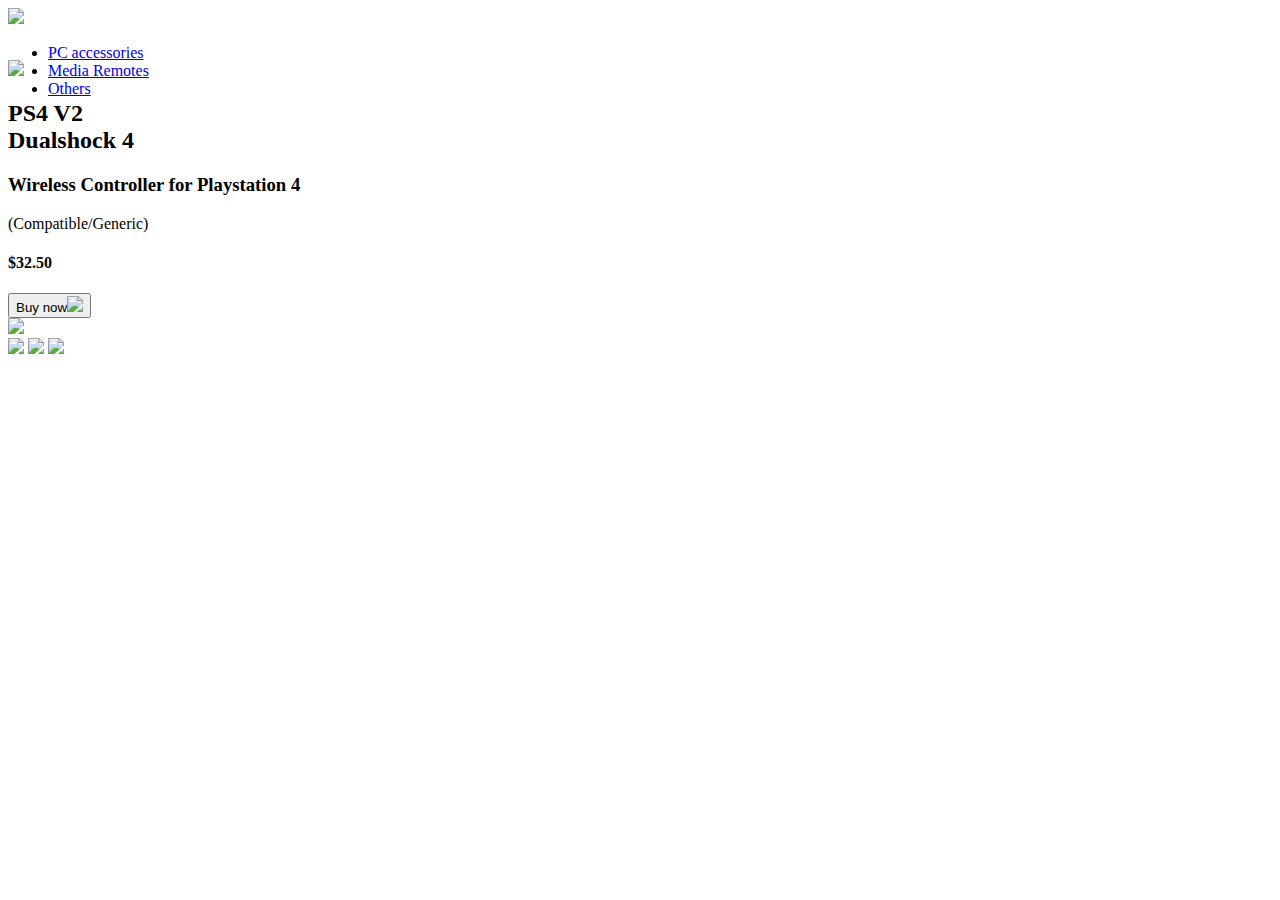
==== index.html @ 44affbe4 "commit changes" ====
<!DOCTYPE html>
<html lang="en">
<head>
    <meta charset="UTF-8">
    <meta http-equiv="X-UA-Compatible" content="IE=edge">
    <meta name="viewport" content="width=device-width, initial-scale=1.0">
    <link rel="stylesheet" href="style.css">
    <title>Gaming Website</title>
</head>
<body>
    <div class="container">
        <div class="navbar">
            <img src="https://upload.wikimedia.org/wikipedia/commons/thumb/4/4e/Playstation_logo_colour.svg/2560px-Playstation_logo_colour.svg.png" class="logo">
            <nav>
                <ul id="menuList">
                    <li><a href="PC.html" target="_blank">PC accessories</a></li>
                    <li><a href="mediar.html" target="_blank">Media Remotes</a></li>
                    <li><a href="others.html">Others</a></li>
                   
                </ul>
            </nav>
            <img src="https://s3.amazonaws.com/www-inside-design/uploads/2019/03/hamburgerheader-360x360.jpg" class="menu-icon"
             onclick="togglemenu()">
        </div>
<div class="row">
    <div class="col-1">
    <h2>PS4 V2<br>Dualshock 4</h2>
    <h3>Wireless Controller for Playstation 4</h3>
    <p>(Compatible/Generic)</p>
    <h4>$32.50</h4>
    <button type="button" onclick="window.location.href='controllers.html'">Buy now<img src="http://cdn.onlinewebfonts.com/svg/img_418607.png"></button>

    </div>

    <div class="col-2">
        <img src="https://m.media-amazon.com/images/I/61wIOb-1rRL.jpg" class="controller">
       
    </div>
       </div>
         </div>
         <div class="social-links">
            <img src="https://upload.wikimedia.org/wikipedia/commons/thumb/e/e7/Instagram_logo_2016.svg/2048px-Instagram_logo_2016.svg.png">
            <img src="https://upload.wikimedia.org/wikipedia/commons/thumb/0/05/Facebook_Logo_%282019%29.png/1024px-Facebook_Logo_%282019%29.png">
            <img src="https://logos-world.net/wp-content/uploads/2020/06/Snapchat-Logo.jpg">
            
          </div>

     <script>
        var menuList= document.getElementById("menuList");
        menuList.style.maxHeight="0px";
        function togglemenu(){
        if( menuList.style.maxHeight=="0px")
        {
            menuList.style.maxHeight="130px";
        }
        else
        {
            menuList.style.maxHeight="0px";

        }
    }
     </script>

</body>
</html>
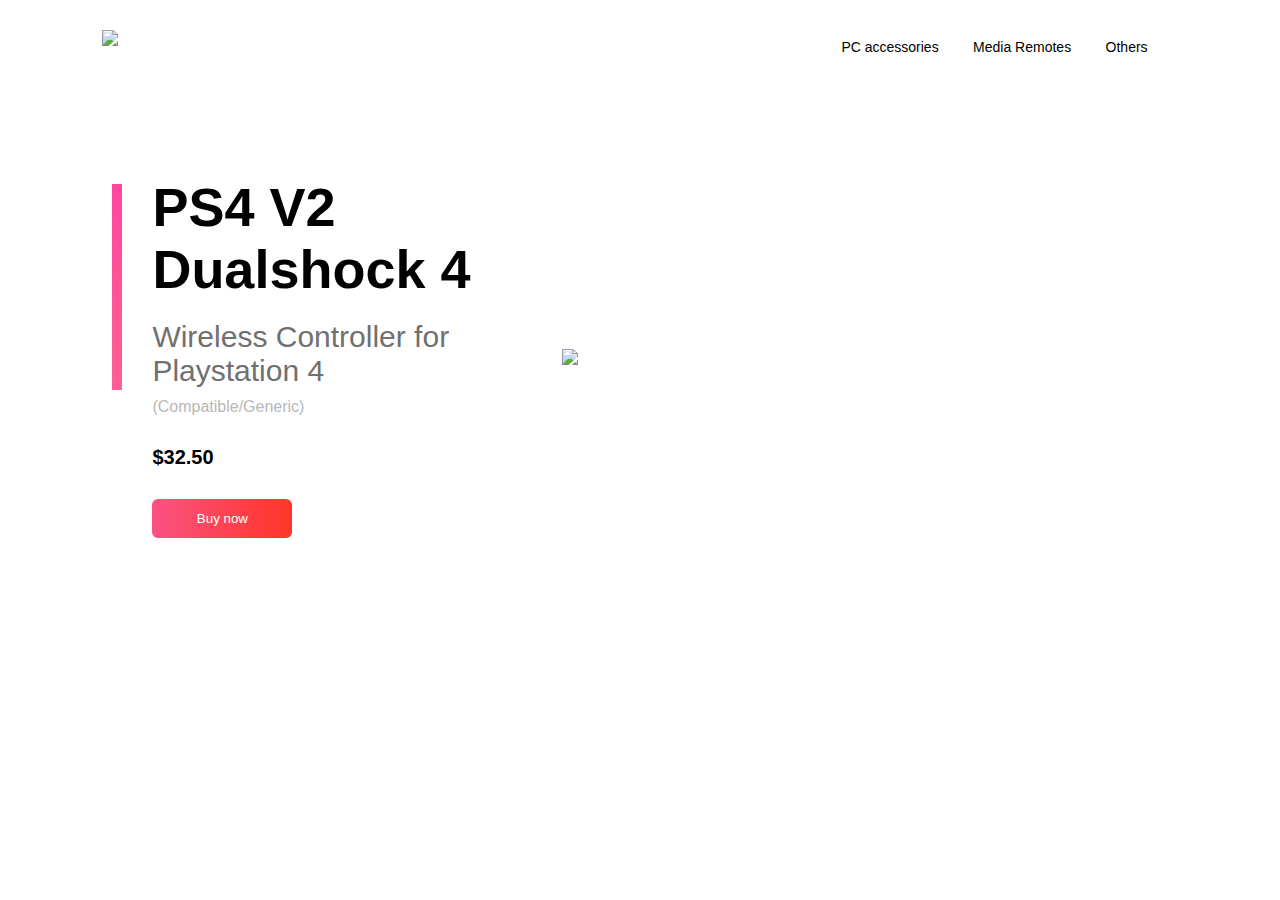
==== commit 450d06c1: "commit" ====
--- a/index.html
+++ b/index.html
@@ -8,19 +8,18 @@
     <title>Gaming Website</title>
 </head>
 <body>
-    <div class="container">
-        <div class="navbar">
-            <img src="https://upload.wikimedia.org/wikipedia/commons/thumb/4/4e/Playstation_logo_colour.svg/2560px-Playstation_logo_colour.svg.png" class="logo">
+    <div class="ab-container">
+        <div class="ab-navbar">
+            <img src="https://upload.wikimedia.org/wikipedia/commons/thumb/4/4e/Playstation_logo_colour.svg/2560px-Playstation_logo_colour.svg.png" class="ab-logo">
             <nav>
                 <ul id="menuList">
                     <li><a href="PC.html" target="_blank">PC accessories</a></li>
                     <li><a href="mediar.html" target="_blank">Media Remotes</a></li>
                     <li><a href="others.html">Others</a></li>
-                   
                 </ul>
             </nav>
-            <img src="https://s3.amazonaws.com/www-inside-design/uploads/2019/03/hamburgerheader-360x360.jpg" class="menu-icon"
-             onclick="togglemenu()">
+            <img src="https://s3.amazonaws.com/www-inside-design/uploads/2019/03/hamburgerheader-360x360.jpg" class="ab-menu-icon" 
+            onclick="togglemenu()">
         </div>
 <div class="row">
     <div class="col-1">
@@ -34,16 +33,10 @@
 
     <div class="col-2">
         <img src="https://m.media-amazon.com/images/I/61wIOb-1rRL.jpg" class="controller">
-       
     </div>
        </div>
          </div>
-         <div class="social-links">
-            <img src="https://upload.wikimedia.org/wikipedia/commons/thumb/e/e7/Instagram_logo_2016.svg/2048px-Instagram_logo_2016.svg.png">
-            <img src="https://upload.wikimedia.org/wikipedia/commons/thumb/0/05/Facebook_Logo_%282019%29.png/1024px-Facebook_Logo_%282019%29.png">
-            <img src="https://logos-world.net/wp-content/uploads/2020/06/Snapchat-Logo.jpg">
-            
-          </div>
+       
 
      <script>
         var menuList= document.getElementById("menuList");
--- a/style.css
+++ b/style.css
@@ -0,0 +1,192 @@
+*{
+    margin: 0;
+    padding: 0;
+    font-family: sans-serif;
+}
+
+.ab-container{
+    width: 100%;
+    min-height: 100vh;
+    padding-left: 8%;
+    padding-right: 8%;
+    box-sizing: border-box;
+    overflow: hidden;
+}
+
+.ab-navbar{
+    width: 100%;
+    display: flex;
+    align-items: center;
+}
+
+.ab-logo{
+    width: 50px;
+    cursor: pointer;
+    margin: 30px 0;
+
+}
+
+.ab-menu-icon{
+    width: 25px;
+cursor: pointer;
+display: none;
+}
+
+nav{
+    flex: 1;
+    text-align: right;
+}
+nav ul li{
+    list-style: none;
+    display: inline-block;
+    margin-right: 30px;
+}
+
+nav ul li a{
+    text-decoration: none;
+    color: #000;
+    font-size: 14px;
+}
+nav ul li a:hover{
+    color: #ff5ea2;
+}
+
+.row{
+    display: flex;
+    justify-content: space-between;
+    align-items: center;
+    margin: 100px 0;
+
+}
+.col-1{
+    flex-basis: 40%;
+    position: relative;
+    margin-left: 50px;
+
+}
+.col-1 h2{
+    font-size: 54px;
+
+}
+.col-1 h3{
+    font-size: 30px;
+    color: #707070;
+    font-weight: 100;
+    margin: 20px 0 10px;
+}
+
+.col-1 p{
+    font-size: 16px;
+    color: #b7b7b7;
+    font-weight: 100;
+
+}
+.col-1 h4{
+    margin: 30px 0;
+    font-size: 20px;
+}
+button{
+    width: 140px;
+    border: 0;
+    padding: 12px 10px;
+    outline: none;
+    color: #fff;
+    background: linear-gradient(to right, #fb5283 , #ff3527);
+    border-radius: 6px;
+    cursor: pointer;
+    transition: width 0.5s;
+}
+button img{
+    width: 30px;
+    display: none;
+
+}
+
+button:hover img{
+    display: block;
+}
+button:hover{
+    width: 160px;
+    display: flex;
+    align-items: center;
+    justify-content: space-between;
+}
+
+.col-1::after{
+    content: '';
+    width: 10px ;
+    height: 57%;
+    background:linear-gradient(#ff469f,#ff6092);
+    position: absolute;
+    left: -40px;
+    top: 8px;
+}
+.col-2{
+    position: relative;
+    flex-basis: 60%;
+    display: flex;
+    align-items: center;
+}
+.col-2 .controller{
+   width: 90%;
+
+}
+
+.social-links img{
+ height: 25px;
+ margin: 30px;
+ cursor: pointer;
+}
+.social-links{
+    text-align: center;
+}
+
+@media only screen and (max-width:700px) {
+    nav ul{
+        width: 100%;
+        background: linear-gradient(#ff54a2, #ff575a);
+        position: absolute;
+        top: 75px;
+        right: 0;
+        z-index: 2;
+    }
+    nav ul li{
+        display: block;
+        margin-top: 10px;
+        margin-bottom: 10px;
+    }
+    nav ul li a{
+        color: #fff;
+    }
+    .menu-icon{
+        display: block;
+    }
+    #menuList{
+        overflow: hidden;
+        transition: 0.5s;
+    }
+    .row{
+        flex-direction: column-reverse;
+        margin: 50px 0;
+
+    }
+    .col-2{
+        flex-basis: 100%;
+        margin-bottom: 50px;
+    }
+    .col-2 .controller{
+        width: 77%;
+        padding-left: 50px;
+    }
+    .col-1{
+        flex-basis: 100%;
+
+    }
+    .col-1 h2{
+        font-size: 35px;
+    }
+    .col-1 h3{
+        font-size: 15px;
+    }
+
+}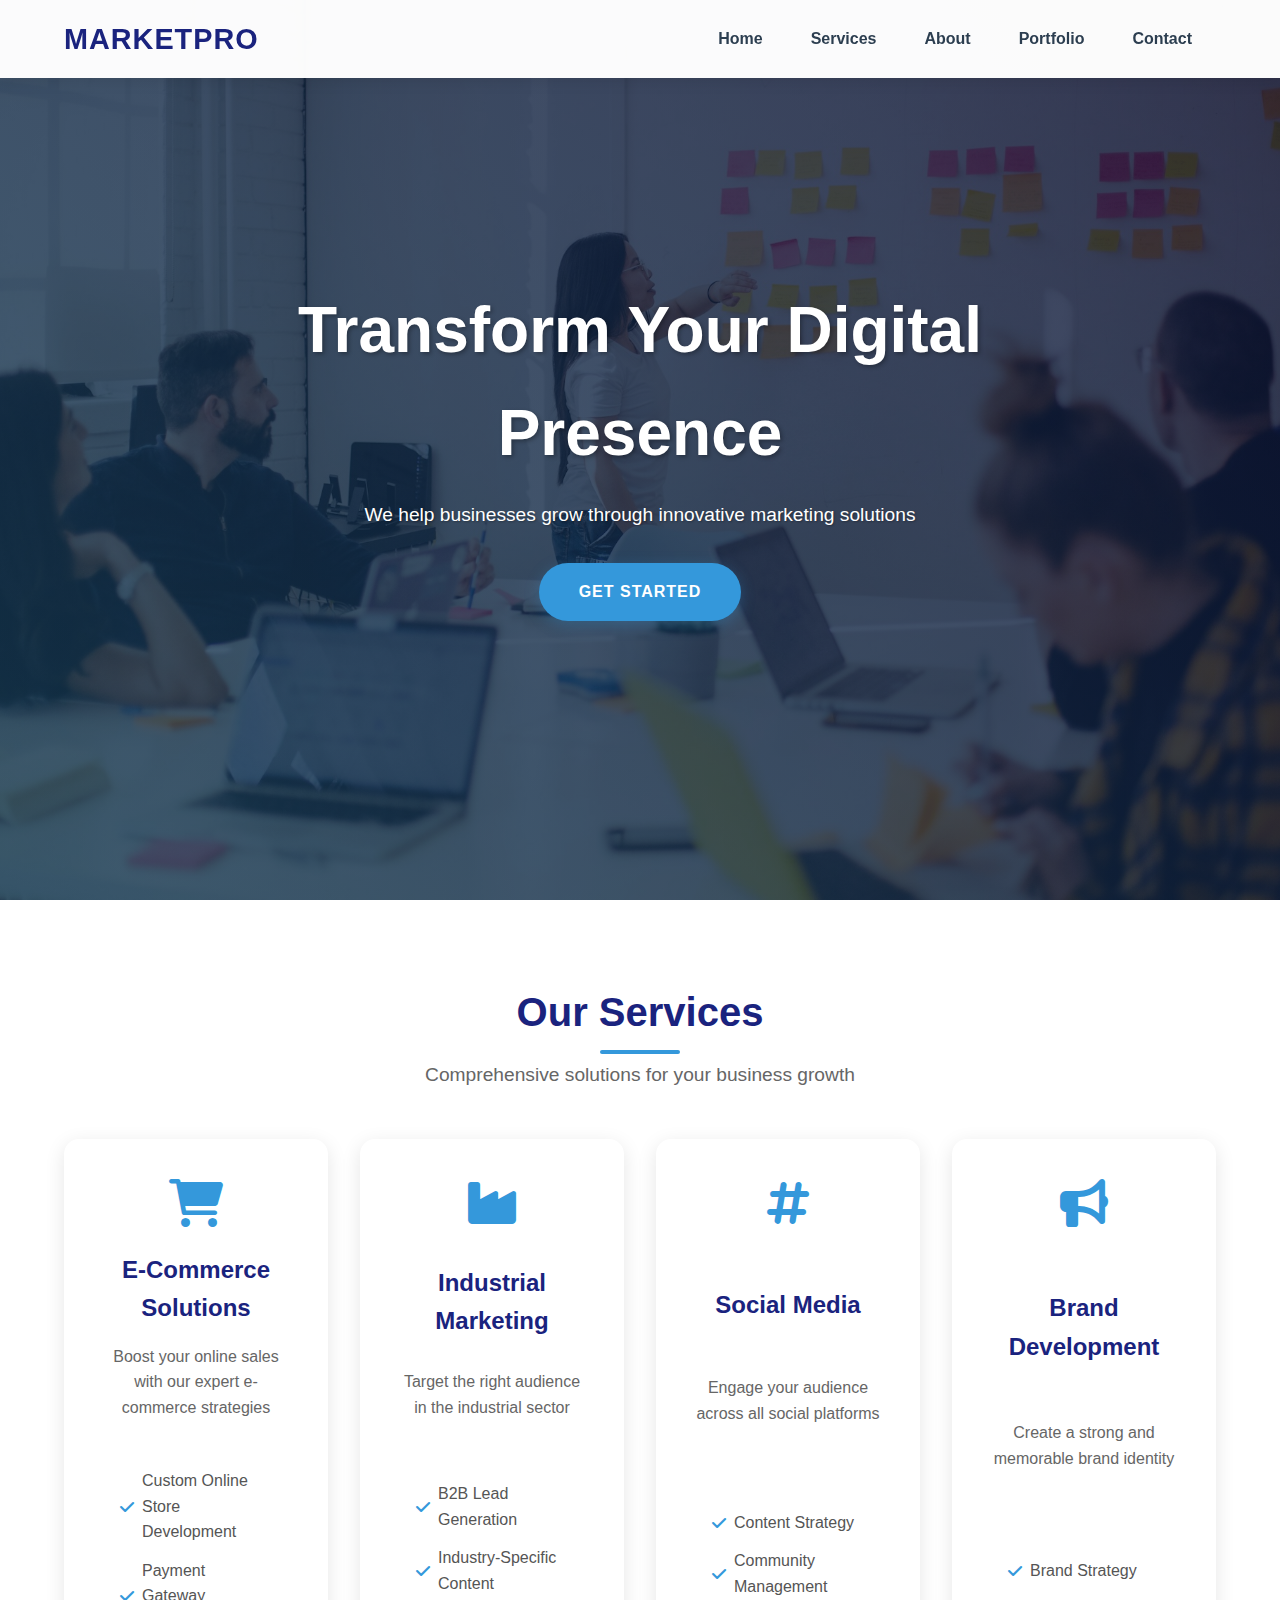
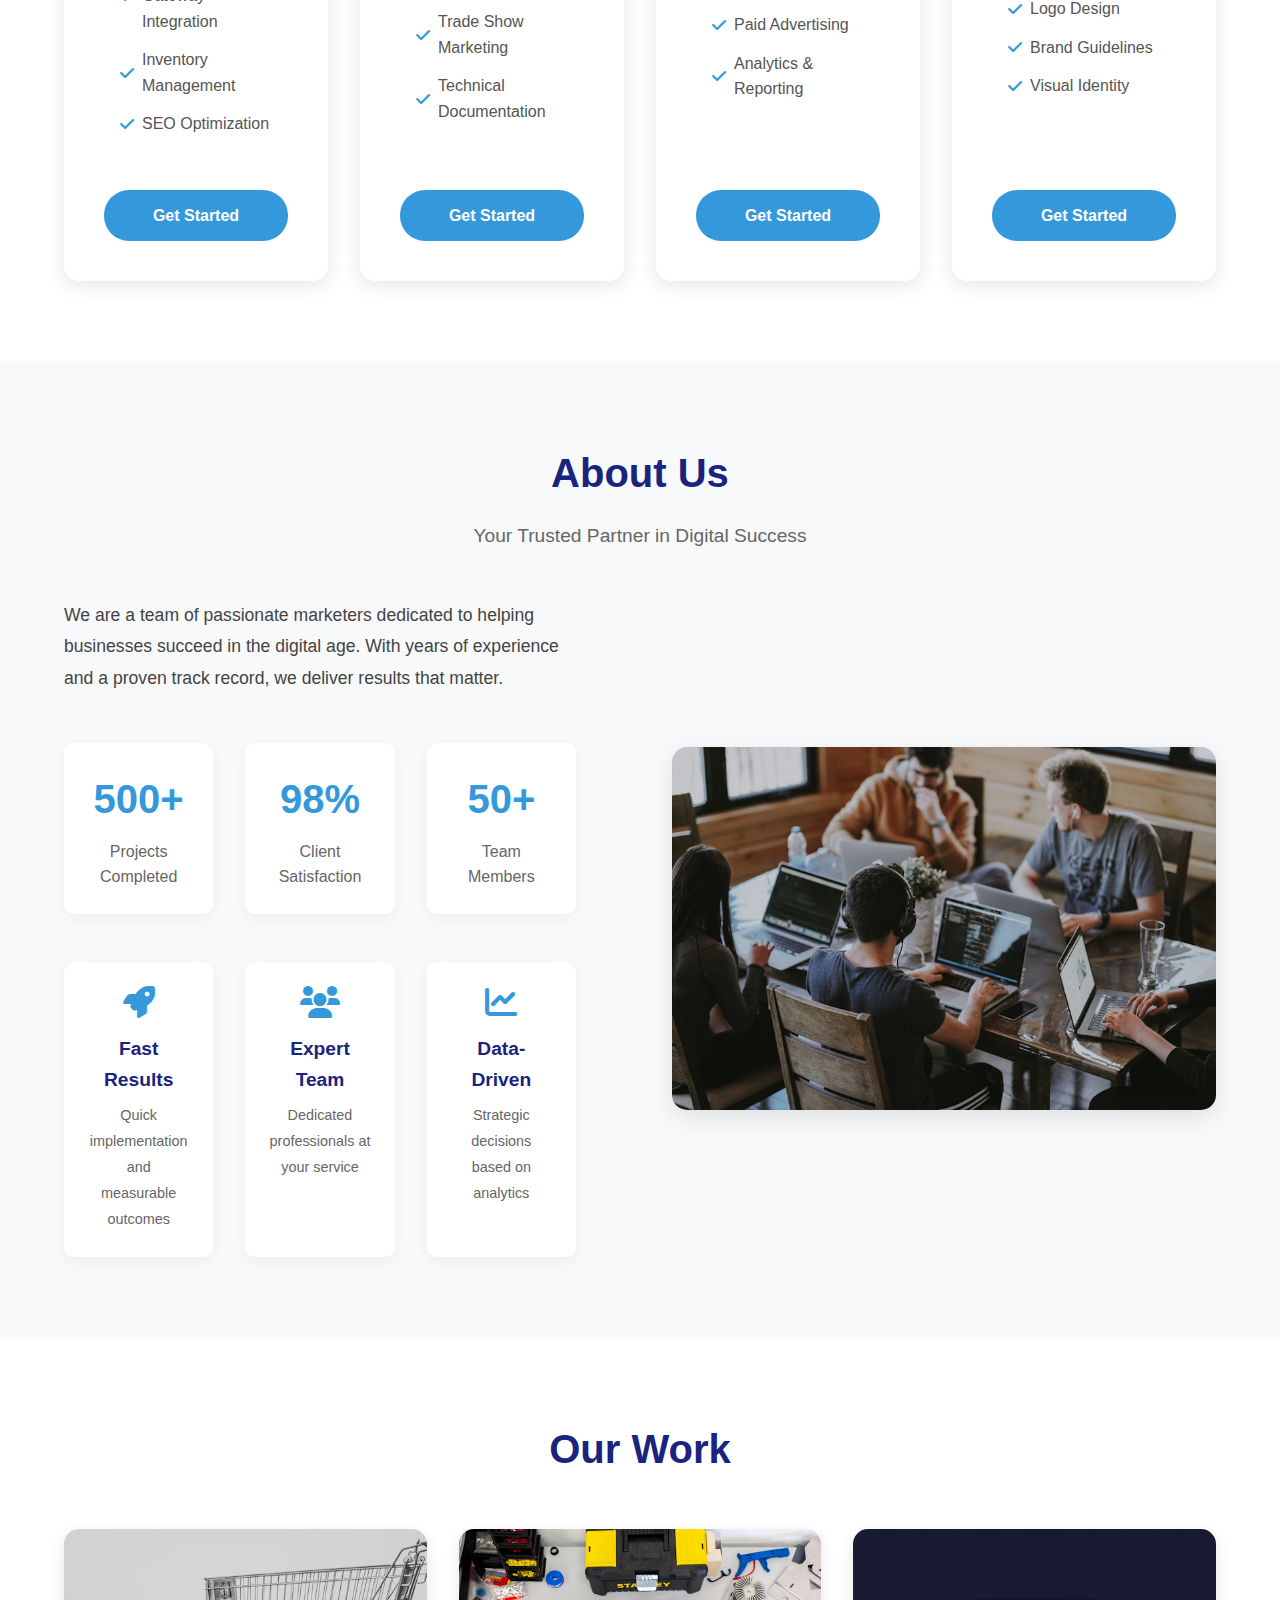
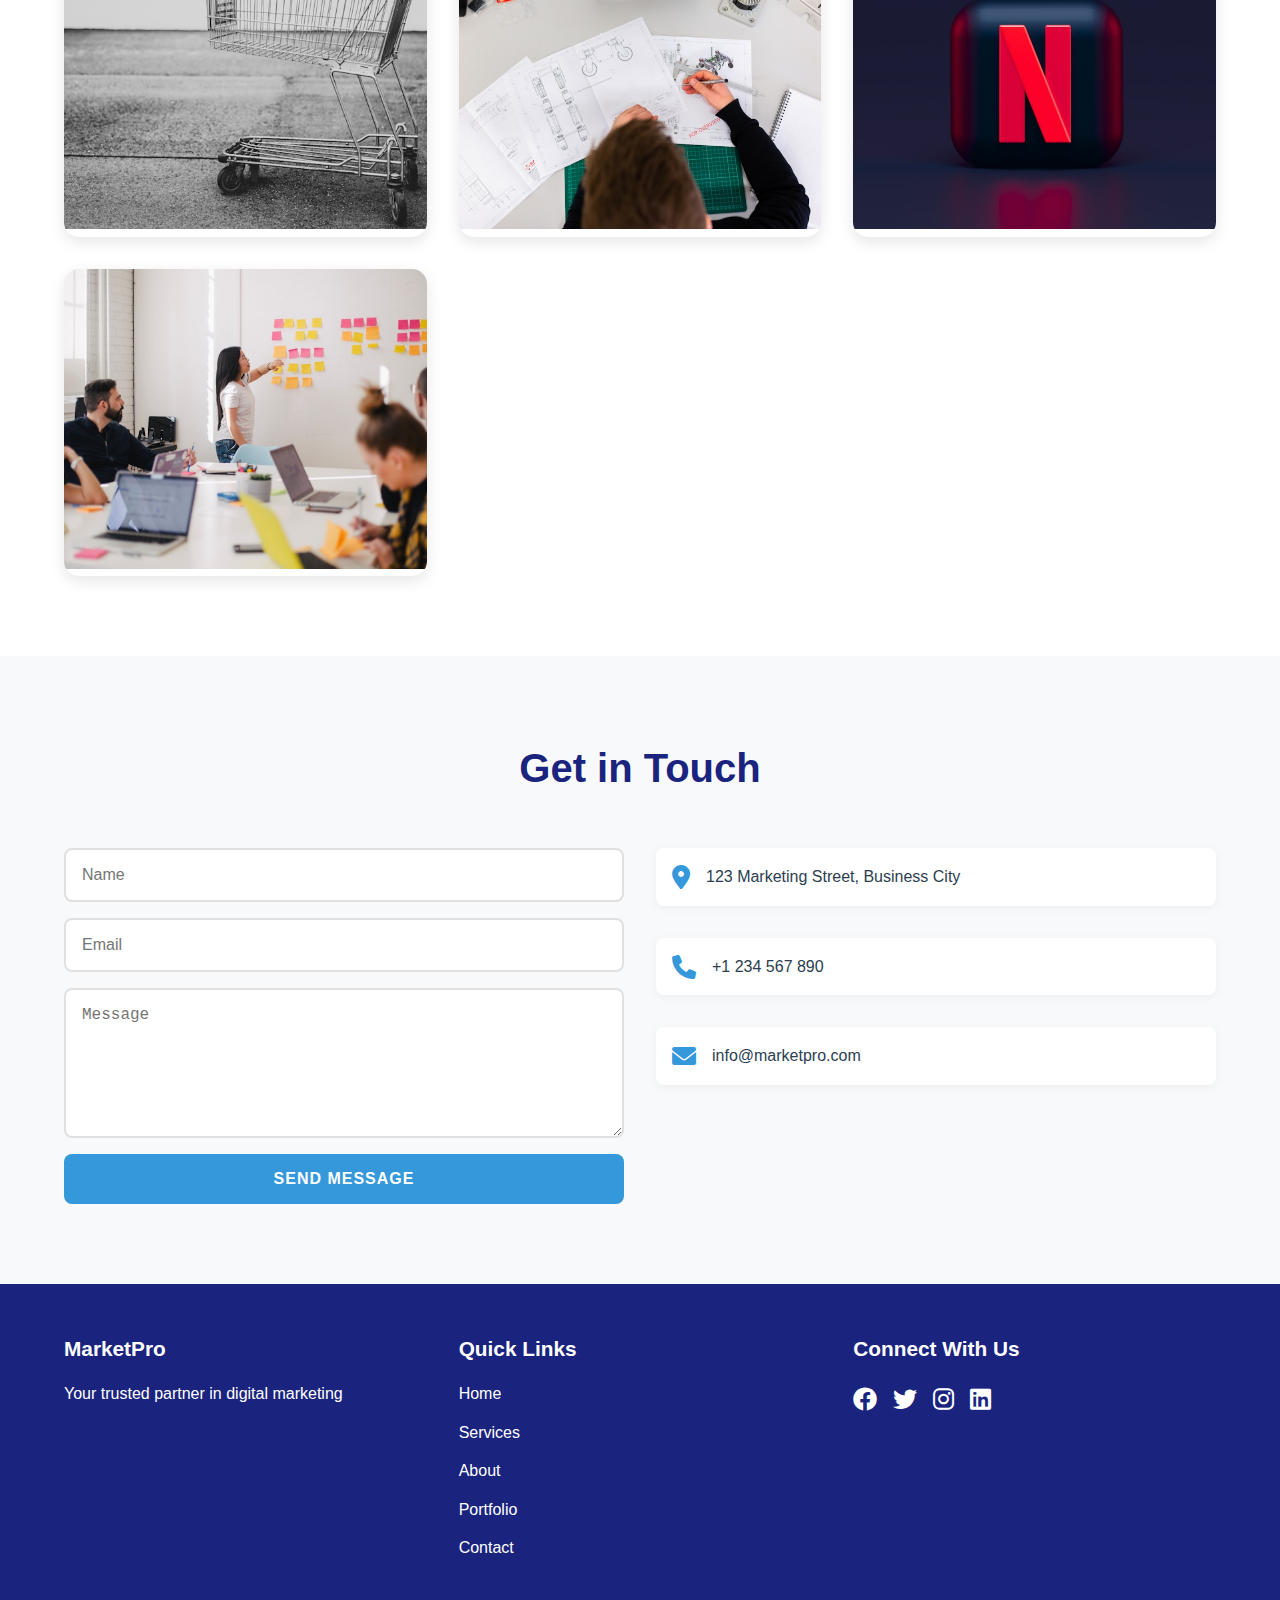
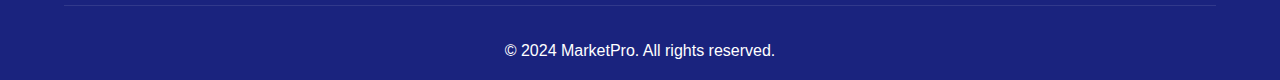
==== commit 9e1cdb23: "Add files via upload" ====
--- a/index.html
+++ b/index.html
@@ -1,58 +1,238 @@
-<!DOCTYPE html>
-<html lang="en">
-<head>
-    <meta charset="UTF-8">
-    <meta http-equiv="X-UA-Compatible" content="IE=edge">
-    <meta name="viewport" content="width=device-width, initial-scale=1.0">
-    <link rel="stylesheet" href="style.css">
-    <title>Gaming Website</title>
-</head>
-<body>
-    <div class="ab-container">
-        <div class="ab-navbar">
-            <img src="https://upload.wikimedia.org/wikipedia/commons/thumb/4/4e/Playstation_logo_colour.svg/2560px-Playstation_logo_colour.svg.png" class="ab-logo">
-            <nav>
-                <ul id="menuList">
-                    <li><a href="PC.html" target="_blank">PC accessories</a></li>
-                    <li><a href="mediar.html" target="_blank">Media Remotes</a></li>
-                    <li><a href="others.html">Others</a></li>
-                </ul>
-            </nav>
-            <img src="https://s3.amazonaws.com/www-inside-design/uploads/2019/03/hamburgerheader-360x360.jpg" class="ab-menu-icon" 
-            onclick="togglemenu()">
-        </div>
-<div class="row">
-    <div class="col-1">
-    <h2>PS4 V2<br>Dualshock 4</h2>
-    <h3>Wireless Controller for Playstation 4</h3>
-    <p>(Compatible/Generic)</p>
-    <h4>$32.50</h4>
-    <button type="button" onclick="window.location.href='controllers.html'">Buy now<img src="http://cdn.onlinewebfonts.com/svg/img_418607.png"></button>
-
-    </div>
-
-    <div class="col-2">
-        <img src="https://m.media-amazon.com/images/I/61wIOb-1rRL.jpg" class="controller">
-    </div>
-       </div>
-         </div>
-       
-
-     <script>
-        var menuList= document.getElementById("menuList");
-        menuList.style.maxHeight="0px";
-        function togglemenu(){
-        if( menuList.style.maxHeight=="0px")
-        {
-            menuList.style.maxHeight="130px";
-        }
-        else
-        {
-            menuList.style.maxHeight="0px";
-
-        }
-    }
-     </script>
-
-</body>
-</html>
+<!DOCTYPE html>
+<html lang="en">
+<head>
+    <meta charset="UTF-8">
+    <meta name="viewport" content="width=device-width, initial-scale=1.0">
+    <title>MarketPro - Your Digital Marketing Partner</title>
+    <link rel="stylesheet" href="styles.css">
+    <link rel="stylesheet" href="https://cdnjs.cloudflare.com/ajax/libs/font-awesome/6.0.0/css/all.min.css">
+</head>
+<body>
+    <!-- Navigation -->
+    <nav class="navbar">
+        <div class="logo">
+            <h1>MarketPro</h1>
+        </div>
+        <ul class="nav-links">
+            <li><a href="#home">Home</a></li>
+            <li><a href="#services">Services</a></li>
+            <li><a href="#about">About</a></li>
+            <li><a href="#portfolio">Portfolio</a></li>
+            <li><a href="#contact">Contact</a></li>
+        </ul>
+        <div class="burger">
+            <div class="line1"></div>
+            <div class="line2"></div>
+            <div class="line3"></div>
+        </div>
+    </nav>
+
+    <!-- Hero Section -->
+    <section id="home" class="hero">
+        <div class="hero-content">
+            <h1>Transform Your Digital Presence</h1>
+            <p>We help businesses grow through innovative marketing solutions</p>
+            <a href="#contact" class="cta-button">Get Started</a>
+        </div>
+    </section>
+
+    <!-- Services Section -->
+    <section id="services" class="services">
+        <h2>Our Services</h2>
+        <p class="section-subtitle">Comprehensive solutions for your business growth</p>
+        <div class="services-grid">
+            <div class="service-card">
+                <i class="fas fa-shopping-cart"></i>
+                <h3>E-Commerce Solutions</h3>
+                <p>Boost your online sales with our expert e-commerce strategies</p>
+                <ul class="service-features">
+                    <li><i class="fas fa-check"></i> Custom Online Store Development</li>
+                    <li><i class="fas fa-check"></i> Payment Gateway Integration</li>
+                    <li><i class="fas fa-check"></i> Inventory Management</li>
+                    <li><i class="fas fa-check"></i> SEO Optimization</li>
+                </ul>
+                <a href="#contact" class="service-cta">Get Started</a>
+            </div>
+            <div class="service-card">
+                <i class="fas fa-industry"></i>
+                <h3>Industrial Marketing</h3>
+                <p>Target the right audience in the industrial sector</p>
+                <ul class="service-features">
+                    <li><i class="fas fa-check"></i> B2B Lead Generation</li>
+                    <li><i class="fas fa-check"></i> Industry-Specific Content</li>
+                    <li><i class="fas fa-check"></i> Trade Show Marketing</li>
+                    <li><i class="fas fa-check"></i> Technical Documentation</li>
+                </ul>
+                <a href="#contact" class="service-cta">Get Started</a>
+            </div>
+            <div class="service-card">
+                <i class="fas fa-hashtag"></i>
+                <h3>Social Media</h3>
+                <p>Engage your audience across all social platforms</p>
+                <ul class="service-features">
+                    <li><i class="fas fa-check"></i> Content Strategy</li>
+                    <li><i class="fas fa-check"></i> Community Management</li>
+                    <li><i class="fas fa-check"></i> Paid Advertising</li>
+                    <li><i class="fas fa-check"></i> Analytics & Reporting</li>
+                </ul>
+                <a href="#contact" class="service-cta">Get Started</a>
+            </div>
+            <div class="service-card">
+                <i class="fas fa-bullhorn"></i>
+                <h3>Brand Development</h3>
+                <p>Create a strong and memorable brand identity</p>
+                <ul class="service-features">
+                    <li><i class="fas fa-check"></i> Brand Strategy</li>
+                    <li><i class="fas fa-check"></i> Logo Design</li>
+                    <li><i class="fas fa-check"></i> Brand Guidelines</li>
+                    <li><i class="fas fa-check"></i> Visual Identity</li>
+                </ul>
+                <a href="#contact" class="service-cta">Get Started</a>
+            </div>
+        </div>
+    </section>
+
+    <!-- About Section -->
+    <section id="about" class="about">
+        <div class="about-content">
+            <h2>About Us</h2>
+            <p class="section-subtitle">Your Trusted Partner in Digital Success</p>
+            <div class="about-grid">
+                <div class="about-text">
+                    <p>We are a team of passionate marketers dedicated to helping businesses succeed in the digital age. With years of experience and a proven track record, we deliver results that matter.</p>
+                    <div class="about-stats">
+                        <div class="stat-item">
+                            <span class="stat-number">500+</span>
+                            <span class="stat-label">Projects Completed</span>
+                        </div>
+                        <div class="stat-item">
+                            <span class="stat-number">98%</span>
+                            <span class="stat-label">Client Satisfaction</span>
+                        </div>
+                        <div class="stat-item">
+                            <span class="stat-number">50+</span>
+                            <span class="stat-label">Team Members</span>
+                        </div>
+                    </div>
+                    <div class="about-features">
+                        <div class="feature">
+                            <i class="fas fa-rocket"></i>
+                            <h4>Fast Results</h4>
+                            <p>Quick implementation and measurable outcomes</p>
+                        </div>
+                        <div class="feature">
+                            <i class="fas fa-users"></i>
+                            <h4>Expert Team</h4>
+                            <p>Dedicated professionals at your service</p>
+                        </div>
+                        <div class="feature">
+                            <i class="fas fa-chart-line"></i>
+                            <h4>Data-Driven</h4>
+                            <p>Strategic decisions based on analytics</p>
+                        </div>
+                    </div>
+                </div>
+                <div class="about-image">
+                    <img src="images/about-team.jpg" alt="Our Team">
+                </div>
+            </div>
+        </div>
+    </section>
+
+    <!-- Portfolio Section -->
+    <section id="portfolio" class="portfolio">
+        <h2>Our Work</h2>
+        <div class="portfolio-grid">
+            <div class="portfolio-item">
+                <img src="images/ecommerce.jpg" alt="E-commerce Project">
+                <div class="portfolio-overlay">
+                    <h3>E-commerce Success</h3>
+                    <p>200% increase in online sales</p>
+                </div>
+            </div>
+            <div class="portfolio-item">
+                <img src="images/industrial.jpg" alt="Industrial Project">
+                <div class="portfolio-overlay">
+                    <h3>Industrial Marketing</h3>
+                    <p>B2B lead generation</p>
+                </div>
+            </div>
+            <div class="portfolio-item">
+                <img src="images/social.jpg" alt="Social Media Project">
+                <div class="portfolio-overlay">
+                    <h3>Social Media Campaign</h3>
+                    <p>1M+ engagement</p>
+                </div>
+            </div>
+            <div class="portfolio-item">
+                <img src="images/brand.jpg" alt="Brand Project">
+                <div class="portfolio-overlay">
+                    <h3>Brand Development</h3>
+                    <p>Complete brand transformation</p>
+                </div>
+            </div>
+        </div>
+    </section>
+
+    <!-- Contact Section -->
+    <section id="contact" class="contact">
+        <h2>Get in Touch</h2>
+        <div class="contact-container">
+            <form id="contact-form">
+                <input type="text" placeholder="Name" required>
+                <input type="email" placeholder="Email" required>
+                <textarea placeholder="Message" required></textarea>
+                <button type="submit" class="submit-button">Send Message</button>
+            </form>
+            <div class="contact-info">
+                <div class="info-item">
+                    <i class="fas fa-map-marker-alt"></i>
+                    <p>123 Marketing Street, Business City</p>
+                </div>
+                <div class="info-item">
+                    <i class="fas fa-phone"></i>
+                    <p>+1 234 567 890</p>
+                </div>
+                <div class="info-item">
+                    <i class="fas fa-envelope"></i>
+                    <p>info@marketpro.com</p>
+                </div>
+            </div>
+        </div>
+    </section>
+
+    <!-- Footer -->
+    <footer>
+        <div class="footer-content">
+            <div class="footer-section">
+                <h3>MarketPro</h3>
+                <p>Your trusted partner in digital marketing</p>
+            </div>
+            <div class="footer-section">
+                <h3>Quick Links</h3>
+                <ul>
+                    <li><a href="#home">Home</a></li>
+                    <li><a href="#services">Services</a></li>
+                    <li><a href="#about">About</a></li>
+                    <li><a href="#portfolio">Portfolio</a></li>
+                    <li><a href="#contact">Contact</a></li>
+                </ul>
+            </div>
+            <div class="footer-section">
+                <h3>Connect With Us</h3>
+                <div class="social-links">
+                    <a href="#"><i class="fab fa-facebook"></i></a>
+                    <a href="#"><i class="fab fa-twitter"></i></a>
+                    <a href="#"><i class="fab fa-instagram"></i></a>
+                    <a href="#"><i class="fab fa-linkedin"></i></a>
+                </div>
+            </div>
+        </div>
+        <div class="footer-bottom">
+            <p>&copy; 2024 MarketPro. All rights reserved.</p>
+        </div>
+    </footer>
+
+    <script src="script.js"></script>
+</body>
+</html> --- a/styles.css
+++ b/styles.css
@@ -0,0 +1,1000 @@
+/* Reset and Base Styles */
+* {
+    margin: 0;
+    padding: 0;
+    box-sizing: border-box;
+}
+
+html {
+    scroll-behavior: smooth;
+}
+
+body {
+    font-family: 'Segoe UI', Tahoma, Geneva, Verdana, sans-serif;
+    line-height: 1.6;
+    color: #2c3e50;
+    background-color: #f8f9fa;
+}
+
+/* Navigation */
+.navbar {
+    position: fixed;
+    top: 0;
+    width: 100%;
+    display: flex;
+    justify-content: space-between;
+    align-items: center;
+    padding: 1rem 5%;
+    background: rgba(255, 255, 255, 0.98);
+    box-shadow: 0 2px 15px rgba(0, 0, 0, 0.1);
+    z-index: 1000;
+    transition: all 0.3s ease;
+}
+
+.logo h1 {
+    color: #1a237e;
+    font-size: 1.8rem;
+    font-weight: 700;
+    text-transform: uppercase;
+    letter-spacing: 1px;
+}
+
+.nav-links {
+    display: flex;
+    list-style: none;
+}
+
+.nav-links li {
+    margin: 0 1.5rem;
+}
+
+.nav-links a {
+    text-decoration: none;
+    color: #2c3e50;
+    font-weight: 600;
+    transition: all 0.3s ease;
+    position: relative;
+}
+
+.nav-links a::after {
+    content: '';
+    position: absolute;
+    bottom: -5px;
+    left: 0;
+    width: 0;
+    height: 2px;
+    background: #3498db;
+    transition: width 0.3s ease;
+}
+
+.nav-links a:hover::after {
+    width: 100%;
+}
+
+/* Hero Section */
+.hero {
+    height: 100vh;
+    background: linear-gradient(rgba(0, 0, 0, 0.7), rgba(0, 0, 0, 0.7)), url('images/hero-bg.jpg');
+    background-size: cover;
+    background-position: center;
+    display: flex;
+    align-items: center;
+    justify-content: center;
+    text-align: center;
+    color: white;
+    padding: 0 1rem;
+    position: relative;
+}
+
+.hero::before {
+    content: '';
+    position: absolute;
+    top: 0;
+    left: 0;
+    width: 100%;
+    height: 100%;
+    background: linear-gradient(45deg, rgba(52, 152, 219, 0.3), rgba(26, 35, 126, 0.3));
+}
+
+.hero-content {
+    position: relative;
+    z-index: 1;
+    max-width: 800px;
+    animation: fadeInUp 1s ease;
+}
+
+.hero-content h1 {
+    font-size: 3.5rem;
+    margin-bottom: 1rem;
+    font-weight: 700;
+    text-shadow: 2px 2px 4px rgba(0, 0, 0, 0.3);
+}
+
+.hero-content p {
+    font-size: 1.2rem;
+    margin-bottom: 2rem;
+    text-shadow: 1px 1px 2px rgba(0, 0, 0, 0.3);
+}
+
+.cta-button {
+    display: inline-block;
+    padding: 1rem 2.5rem;
+    background: #3498db;
+    color: white;
+    text-decoration: none;
+    border-radius: 50px;
+    font-weight: 600;
+    text-transform: uppercase;
+    letter-spacing: 1px;
+    transition: all 0.3s ease;
+    box-shadow: 0 4px 15px rgba(52, 152, 219, 0.3);
+}
+
+.cta-button:hover {
+    background: #2980b9;
+    transform: translateY(-3px);
+    box-shadow: 0 6px 20px rgba(52, 152, 219, 0.4);
+}
+
+/* Services Section */
+.services {
+    padding: 5rem 5%;
+    background: #ffffff;
+}
+
+.services h2 {
+    text-align: center;
+    margin-bottom: 1rem;
+    color: #1a237e;
+    font-size: 2.5rem;
+    font-weight: 700;
+    position: relative;
+}
+
+.section-subtitle {
+    text-align: center;
+    color: #666;
+    font-size: 1.2rem;
+    margin-bottom: 3rem;
+}
+
+.services h2::after {
+    content: '';
+    position: absolute;
+    bottom: -10px;
+    left: 50%;
+    transform: translateX(-50%);
+    width: 80px;
+    height: 4px;
+    background: #3498db;
+    border-radius: 2px;
+}
+
+.services-grid {
+    display: grid;
+    grid-template-columns: repeat(auto-fit, minmax(280px, 1fr));
+    gap: 2rem;
+}
+
+.service-card {
+    background: white;
+    padding: 2.5rem;
+    border-radius: 15px;
+    text-align: center;
+    box-shadow: 0 5px 20px rgba(0, 0, 0, 0.1);
+    transition: all 0.3s ease;
+    position: relative;
+    overflow: hidden;
+    display: flex;
+    flex-direction: column;
+    justify-content: space-between;
+    min-height: 450px;
+}
+
+.service-card::before {
+    content: '';
+    position: absolute;
+    top: 0;
+    left: 0;
+    width: 100%;
+    height: 100%;
+    background: linear-gradient(45deg, rgba(52, 152, 219, 0.1), rgba(26, 35, 126, 0.1));
+    opacity: 0;
+    transition: opacity 0.3s ease;
+}
+
+.service-card:hover {
+    transform: translateY(-10px);
+    box-shadow: 0 8px 25px rgba(0, 0, 0, 0.15);
+}
+
+.service-card:hover::before {
+    opacity: 1;
+}
+
+.service-card i {
+    font-size: 3rem;
+    color: #3498db;
+    margin-bottom: 1.5rem;
+    transition: transform 0.3s ease;
+}
+
+.service-card:hover i {
+    transform: scale(1.1);
+}
+
+.service-card h3 {
+    color: #1a237e;
+    font-size: 1.5rem;
+    margin-bottom: 1rem;
+    font-weight: 600;
+}
+
+.service-card p {
+    color: #666;
+    line-height: 1.6;
+    margin-bottom: 1.5rem;
+}
+
+.service-features {
+    list-style: none;
+    text-align: left;
+    margin: 1.5rem 0;
+    padding: 0 1rem;
+}
+
+.service-features li {
+    color: #555;
+    margin-bottom: 0.8rem;
+    display: flex;
+    align-items: center;
+    gap: 0.5rem;
+}
+
+.service-features li i {
+    color: #3498db;
+    font-size: 1rem;
+    margin: 0;
+}
+
+.service-cta {
+    display: inline-block;
+    padding: 0.8rem 1.5rem;
+    background: #3498db;
+    color: white;
+    text-decoration: none;
+    border-radius: 25px;
+    font-weight: 600;
+    margin-top: 1rem;
+    transition: all 0.3s ease;
+}
+
+.service-cta:hover {
+    background: #2980b9;
+    transform: translateY(-2px);
+    box-shadow: 0 4px 15px rgba(52, 152, 219, 0.3);
+}
+
+/* About Section */
+.about {
+    padding: 5rem 5%;
+    text-align: center;
+    background: #f8f9fa;
+}
+
+.about-content {
+    max-width: 1200px;
+    margin: 0 auto;
+}
+
+.about h2 {
+    color: #1a237e;
+    margin-bottom: 1rem;
+    font-size: 2.5rem;
+    font-weight: 700;
+}
+
+.about-grid {
+    display: grid;
+    grid-template-columns: 1fr 1fr;
+    gap: 4rem;
+    align-items: center;
+    margin-top: 3rem;
+    text-align: left;
+}
+
+.about-text {
+    padding-right: 2rem;
+}
+
+.about-text p {
+    color: #444;
+    font-size: 1.1rem;
+    line-height: 1.8;
+    margin-bottom: 2rem;
+}
+
+.about-stats {
+    display: grid;
+    grid-template-columns: repeat(3, 1fr);
+    gap: 2rem;
+    margin: 3rem 0;
+}
+
+.stat-item {
+    text-align: center;
+    padding: 1.5rem;
+    background: white;
+    border-radius: 10px;
+    box-shadow: 0 4px 15px rgba(0, 0, 0, 0.05);
+    transition: all 0.3s ease;
+}
+
+.stat-item:hover {
+    transform: translateY(-5px);
+    box-shadow: 0 6px 20px rgba(0, 0, 0, 0.1);
+}
+
+.stat-number {
+    display: block;
+    font-size: 2.5rem;
+    font-weight: 700;
+    color: #3498db;
+    margin-bottom: 0.5rem;
+}
+
+.stat-label {
+    color: #666;
+    font-size: 1rem;
+}
+
+.about-features {
+    display: grid;
+    grid-template-columns: repeat(3, 1fr);
+    gap: 2rem;
+    margin-top: 3rem;
+}
+
+.feature {
+    text-align: center;
+    padding: 1.5rem;
+    background: white;
+    border-radius: 10px;
+    box-shadow: 0 4px 15px rgba(0, 0, 0, 0.05);
+    transition: all 0.3s ease;
+}
+
+.feature:hover {
+    transform: translateY(-5px);
+    box-shadow: 0 6px 20px rgba(0, 0, 0, 0.1);
+}
+
+.feature i {
+    font-size: 2rem;
+    color: #3498db;
+    margin-bottom: 1rem;
+}
+
+.feature h4 {
+    color: #1a237e;
+    font-size: 1.2rem;
+    margin-bottom: 0.5rem;
+}
+
+.feature p {
+    color: #666;
+    font-size: 0.9rem;
+    margin: 0;
+}
+
+.about-image {
+    position: relative;
+    border-radius: 15px;
+    overflow: hidden;
+    box-shadow: 0 8px 25px rgba(0, 0, 0, 0.1);
+}
+
+.about-image img {
+    width: 100%;
+    height: auto;
+    display: block;
+}
+
+/* Portfolio Section */
+.portfolio {
+    padding: 5rem 5%;
+    background: #ffffff;
+}
+
+.portfolio h2 {
+    text-align: center;
+    margin-bottom: 3rem;
+    color: #1a237e;
+    font-size: 2.5rem;
+    font-weight: 700;
+}
+
+.portfolio-grid {
+    display: grid;
+    grid-template-columns: repeat(auto-fit, minmax(300px, 1fr));
+    gap: 2rem;
+}
+
+.portfolio-item {
+    position: relative;
+    overflow: hidden;
+    border-radius: 15px;
+    box-shadow: 0 5px 15px rgba(0, 0, 0, 0.1);
+}
+
+.portfolio-item img {
+    width: 100%;
+    height: 300px;
+    object-fit: cover;
+    transition: transform 0.5s ease;
+}
+
+.portfolio-overlay {
+    position: absolute;
+    bottom: -100%;
+    left: 0;
+    width: 100%;
+    padding: 2rem;
+    background: rgba(26, 35, 126, 0.9);
+    color: white;
+    transition: bottom 0.5s ease;
+}
+
+.portfolio-item:hover .portfolio-overlay {
+    bottom: 0;
+}
+
+.portfolio-item:hover img {
+    transform: scale(1.1);
+}
+
+/* Contact Section */
+.contact {
+    padding: 5rem 5%;
+    background: #f8f9fa;
+}
+
+.contact h2 {
+    text-align: center;
+    margin-bottom: 3rem;
+    color: #1a237e;
+    font-size: 2.5rem;
+    font-weight: 700;
+}
+
+.contact-container {
+    display: grid;
+    grid-template-columns: repeat(auto-fit, minmax(300px, 1fr));
+    gap: 2rem;
+    max-width: 1200px;
+    margin: 0 auto;
+}
+
+#contact-form {
+    display: flex;
+    flex-direction: column;
+    gap: 1rem;
+}
+
+#contact-form input,
+#contact-form textarea {
+    padding: 1rem;
+    border: 2px solid #e0e0e0;
+    border-radius: 8px;
+    font-size: 1rem;
+    transition: all 0.3s ease;
+}
+
+#contact-form input:focus,
+#contact-form textarea:focus {
+    border-color: #3498db;
+    outline: none;
+    box-shadow: 0 0 0 3px rgba(52, 152, 219, 0.2);
+}
+
+#contact-form textarea {
+    height: 150px;
+    resize: vertical;
+}
+
+.submit-button {
+    padding: 1rem;
+    background: #3498db;
+    color: white;
+    border: none;
+    border-radius: 8px;
+    cursor: pointer;
+    font-size: 1rem;
+    font-weight: 600;
+    text-transform: uppercase;
+    letter-spacing: 1px;
+    transition: all 0.3s ease;
+}
+
+.submit-button:hover {
+    background: #2980b9;
+    transform: translateY(-2px);
+    box-shadow: 0 4px 15px rgba(52, 152, 219, 0.3);
+}
+
+.contact-info {
+    display: flex;
+    flex-direction: column;
+    gap: 2rem;
+}
+
+.info-item {
+    display: flex;
+    align-items: center;
+    gap: 1rem;
+    padding: 1rem;
+    background: white;
+    border-radius: 8px;
+    box-shadow: 0 2px 10px rgba(0, 0, 0, 0.05);
+    transition: all 0.3s ease;
+}
+
+.info-item:hover {
+    transform: translateX(10px);
+    box-shadow: 0 4px 15px rgba(0, 0, 0, 0.1);
+}
+
+.info-item i {
+    font-size: 1.5rem;
+    color: #3498db;
+}
+
+/* Footer */
+footer {
+    background: #1a237e;
+    color: white;
+    padding: 3rem 5% 1rem;
+}
+
+.footer-content {
+    display: grid;
+    grid-template-columns: repeat(auto-fit, minmax(250px, 1fr));
+    gap: 2rem;
+    margin-bottom: 2rem;
+}
+
+.footer-section h3 {
+    margin-bottom: 1rem;
+    font-size: 1.3rem;
+    font-weight: 600;
+}
+
+.footer-section ul {
+    list-style: none;
+}
+
+.footer-section ul li {
+    margin-bottom: 0.8rem;
+}
+
+.footer-section a {
+    color: #fff;
+    text-decoration: none;
+    transition: color 0.3s ease;
+}
+
+.footer-section a:hover {
+    color: #3498db;
+}
+
+.social-links {
+    display: flex;
+    gap: 1rem;
+}
+
+.social-links a {
+    font-size: 1.5rem;
+    transition: all 0.3s ease;
+}
+
+.social-links a:hover {
+    color: #3498db;
+    transform: translateY(-3px);
+}
+
+.footer-bottom {
+    text-align: center;
+    padding-top: 2rem;
+    border-top: 1px solid rgba(255, 255, 255, 0.1);
+}
+
+/* Animations */
+@keyframes fadeInUp {
+    from {
+        opacity: 0;
+        transform: translateY(20px);
+    }
+    to {
+        opacity: 1;
+        transform: translateY(0);
+    }
+}
+
+/* Mobile Navigation */
+.burger {
+    display: none;
+    cursor: pointer;
+}
+
+.burger div {
+    width: 25px;
+    height: 3px;
+    background: #1a237e;
+    margin: 5px;
+    transition: all 0.3s ease;
+}
+
+/* Responsive Design */
+/* Large Screens (1200px and up) */
+@media screen and (min-width: 1200px) {
+    .container {
+        max-width: 1140px;
+    }
+    
+    .hero-content h1 {
+        font-size: 4rem;
+    }
+    
+    .services-grid {
+        grid-template-columns: repeat(4, 1fr);
+    }
+}
+
+/* Medium Screens (992px to 1199px) */
+@media screen and (max-width: 1199px) {
+    .services-grid {
+        grid-template-columns: repeat(2, 1fr);
+    }
+    
+    .about-grid {
+        gap: 3rem;
+    }
+    
+    .portfolio-grid {
+        grid-template-columns: repeat(2, 1fr);
+    }
+}
+
+/* Tablets (768px to 991px) */
+@media screen and (max-width: 991px) {
+    .hero-content h1 {
+        font-size: 3rem;
+    }
+    
+    .hero-content p {
+        font-size: 1.1rem;
+    }
+    
+    .services-grid {
+        grid-template-columns: repeat(2, 1fr);
+    }
+    
+    .about-grid {
+        grid-template-columns: 1fr;
+        gap: 2rem;
+    }
+    
+    .about-text {
+        padding-right: 0;
+    }
+    
+    .about-stats,
+    .about-features {
+        grid-template-columns: repeat(2, 1fr);
+    }
+    
+    .portfolio-grid {
+        grid-template-columns: repeat(2, 1fr);
+    }
+    
+    .contact-container {
+        grid-template-columns: 1fr;
+    }
+}
+
+/* Mobile Devices (576px to 767px) */
+@media screen and (max-width: 767px) {
+    .navbar {
+        padding: 0.8rem 5%;
+    }
+    
+    .logo h1 {
+        font-size: 1.5rem;
+    }
+    
+    .nav-links {
+        position: fixed;
+        right: -100%;
+        top: 60px;
+        height: calc(100vh - 60px);
+        background: white;
+        flex-direction: column;
+        width: 100%;
+        text-align: center;
+        transition: right 0.5s ease;
+        padding: 2rem 0;
+        box-shadow: 0 4px 15px rgba(0, 0, 0, 0.1);
+    }
+    
+    .nav-links.active {
+        right: 0;
+    }
+    
+    .nav-links li {
+        margin: 1.5rem 0;
+    }
+    
+    .burger {
+        display: block;
+    }
+    
+    .hero {
+        height: 100vh;
+        padding-top: 60px;
+    }
+    
+    .hero-content h1 {
+        font-size: 2.5rem;
+        padding: 0 1rem;
+    }
+    
+    .hero-content p {
+        font-size: 1rem;
+        padding: 0 1rem;
+    }
+    
+    .services-grid,
+    .portfolio-grid {
+        grid-template-columns: 1fr;
+        padding: 0 1rem;
+    }
+    
+    .service-card {
+        min-height: auto;
+        padding: 2rem;
+    }
+    
+    .about-stats,
+    .about-features {
+        grid-template-columns: 1fr;
+        padding: 0 1rem;
+    }
+    
+    .about-image {
+        margin: 0 1rem;
+    }
+    
+    .contact-container {
+        padding: 0 1rem;
+    }
+}
+
+/* Small Mobile Devices (up to 575px) */
+@media screen and (max-width: 575px) {
+    .hero-content h1 {
+        font-size: 2rem;
+    }
+    
+    .hero-content p {
+        font-size: 0.9rem;
+    }
+    
+    .cta-button {
+        padding: 0.8rem 1.5rem;
+        font-size: 0.9rem;
+    }
+    
+    .section-subtitle {
+        font-size: 1rem;
+        padding: 0 1rem;
+    }
+    
+    .service-card {
+        padding: 1.5rem;
+    }
+    
+    .service-card i {
+        font-size: 2.5rem;
+    }
+    
+    .service-card h3 {
+        font-size: 1.3rem;
+    }
+    
+    .service-features {
+        padding: 0 0.5rem;
+    }
+    
+    .service-features li {
+        font-size: 0.9rem;
+    }
+    
+    .stat-number {
+        font-size: 2rem;
+    }
+    
+    .stat-label {
+        font-size: 0.9rem;
+    }
+    
+    .feature {
+        padding: 1rem;
+    }
+    
+    .feature i {
+        font-size: 1.8rem;
+    }
+    
+    .feature h4 {
+        font-size: 1.1rem;
+    }
+    
+    .feature p {
+        font-size: 0.8rem;
+    }
+    
+    .portfolio-item img {
+        height: 250px;
+    }
+    
+    .portfolio-overlay {
+        padding: 1.5rem;
+    }
+    
+    .portfolio-overlay h3 {
+        font-size: 1.2rem;
+    }
+    
+    .portfolio-overlay p {
+        font-size: 0.9rem;
+    }
+    
+    #contact-form input,
+    #contact-form textarea {
+        padding: 0.8rem;
+        font-size: 0.9rem;
+    }
+    
+    .submit-button {
+        padding: 0.8rem;
+        font-size: 0.9rem;
+    }
+    
+    .info-item {
+        padding: 0.8rem;
+    }
+    
+    .info-item i {
+        font-size: 1.3rem;
+    }
+    
+    .info-item p {
+        font-size: 0.9rem;
+    }
+    
+    .footer-content {
+        text-align: center;
+    }
+    
+    .social-links {
+        justify-content: center;
+    }
+}
+
+/* Landscape Mode on Mobile */
+@media screen and (max-height: 500px) and (orientation: landscape) {
+    .hero {
+        height: auto;
+        min-height: 100vh;
+        padding: 100px 1rem;
+    }
+    
+    .nav-links {
+        top: 50px;
+        height: auto;
+        max-height: 80vh;
+        overflow-y: auto;
+    }
+    
+    .service-card {
+        min-height: auto;
+    }
+}
+
+/* High-DPI Screens */
+@media (-webkit-min-device-pixel-ratio: 2), (min-resolution: 192dpi) {
+    .hero {
+        background-image: linear-gradient(rgba(0, 0, 0, 0.7), rgba(0, 0, 0, 0.7)), url('images/hero-bg.jpg');
+    }
+}
+
+/* Print Styles */
+@media print {
+    .navbar,
+    .burger,
+    .cta-button,
+    .service-cta,
+    .submit-button,
+    .social-links,
+    .footer-bottom {
+        display: none;
+    }
+    
+    body {
+        color: #000;
+    }
+    
+    .hero {
+        background: none;
+        color: #000;
+    }
+    
+    .hero-content {
+        position: static;
+    }
+    
+    .hero-content h1,
+    .hero-content p {
+        text-shadow: none;
+    }
+    
+    .service-card,
+    .portfolio-item,
+    .feature,
+    .stat-item {
+        break-inside: avoid;
+        box-shadow: none;
+        border: 1px solid #ddd;
+    }
+}
+
+/* Touch Device Optimizations */
+@media (hover: none) {
+    .service-card:hover,
+    .portfolio-item:hover,
+    .feature:hover,
+    .stat-item:hover {
+        transform: none;
+    }
+    
+    .nav-links a::after {
+        display: none;
+    }
+}
+
+/* Reduced Motion */
+@media (prefers-reduced-motion: reduce) {
+    * {
+        animation-duration: 0.01ms !important;
+        animation-iteration-count: 1 !important;
+        transition-duration: 0.01ms !important;
+        scroll-behavior: auto !important;
+    }
+}
+
+/* Animation Classes */
+.nav-active {
+    right: 0;
+}
+
+.toggle .line1 {
+    transform: rotate(-45deg) translate(-5px, 6px);
+}
+
+.toggle .line2 {
+    opacity: 0;
+}
+
+.toggle .line3 {
+    transform: rotate(45deg) translate(-5px, -6px);
+} 